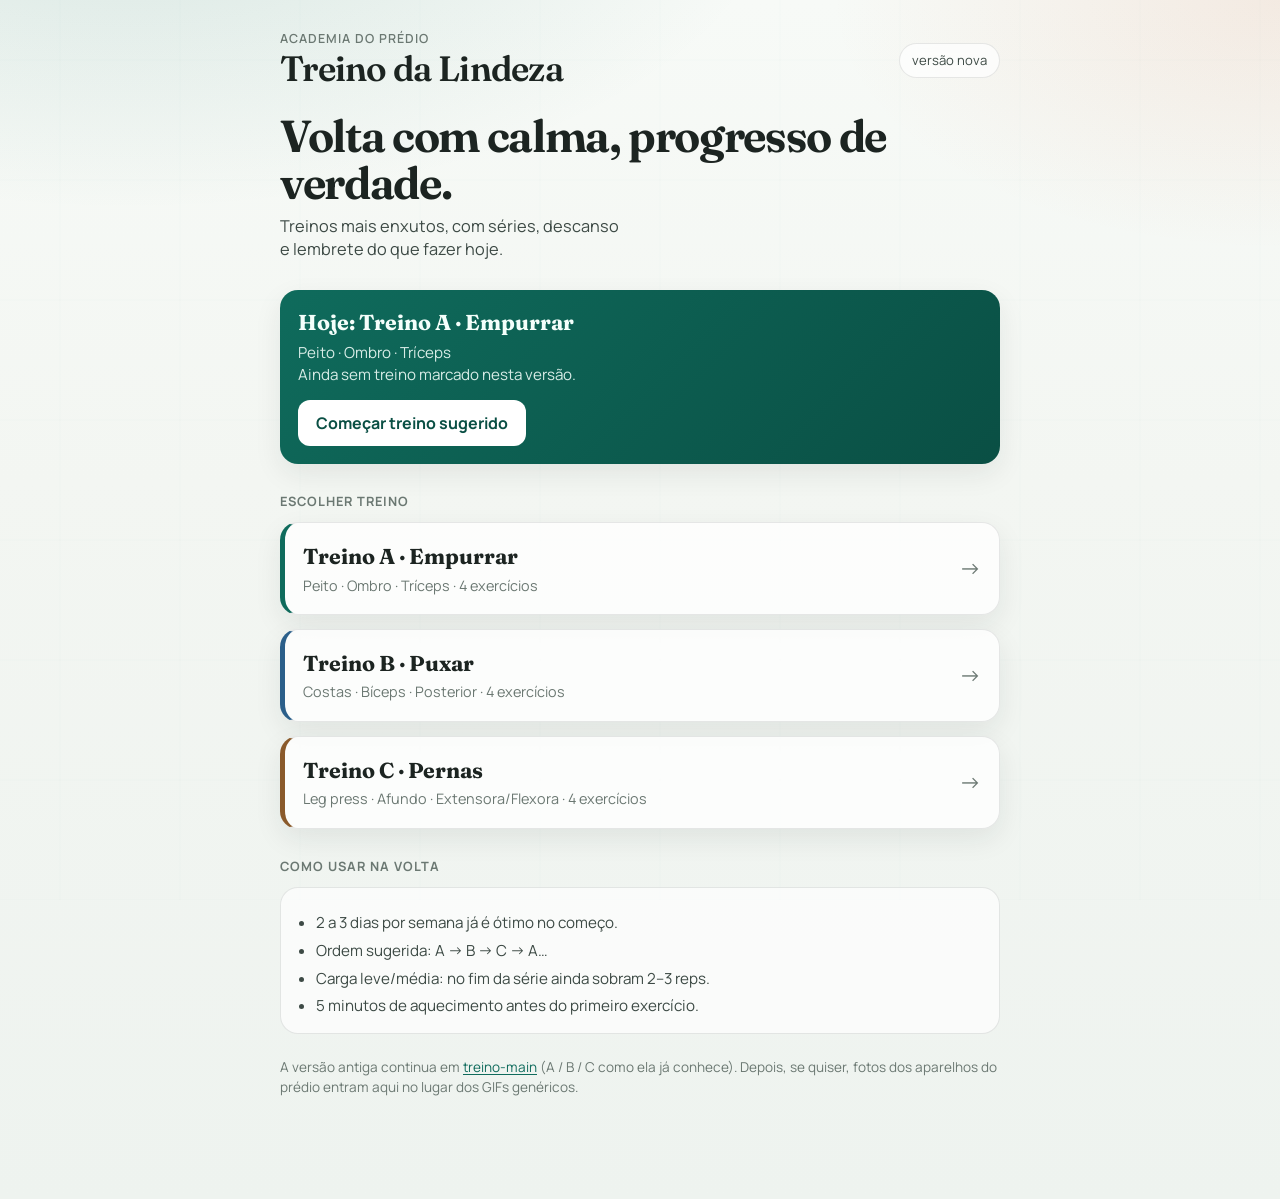
==== index.html @ 2bcc04b1 "Add personal gym workout site for return-to-training. Mobile-first A/B/C workouts with sets, rest ti" ====
<!DOCTYPE html>
<html lang="pt-BR">
<head>
  <meta charset="UTF-8">
  <meta name="viewport" content="width=device-width, initial-scale=1.0, viewport-fit=cover">
  <meta name="theme-color" content="#0f6b5c">
  <meta name="apple-mobile-web-app-capable" content="yes">
  <meta name="apple-mobile-web-app-status-bar-style" content="default">
  <title>Treino da Lindeza</title>
  <link rel="preconnect" href="https://fonts.googleapis.com">
  <link rel="preconnect" href="https://fonts.gstatic.com" crossorigin>
  <link href="https://fonts.googleapis.com/css2?family=Fraunces:opsz,wght@9..144,500;9..144,650&family=Manrope:wght@500;600;700&display=swap" rel="stylesheet">
  <link rel="stylesheet" href="assets/css/styles.css">
</head>
<body data-page="home">
  <main class="wrap">
    <header class="topbar">
      <div class="brand">
        <span>Academia do prédio</span>
        Treino da Lindeza
      </div>
      <div class="chip">versão nova</div>
    </header>

    <section class="hero">
      <h1>Volta com calma, progresso de verdade.</h1>
      <p>Treinos mais enxutos, com séries, descanso e lembrete do que fazer hoje.</p>
    </section>

    <section class="suggest" id="suggest-box" aria-live="polite">
      <strong>Carregando sugestão…</strong>
    </section>

    <p class="section-title">Escolher treino</p>
    <div class="grid">
      <a class="day-card push" href="treino.html?dia=a">
        <div>
          <h2>Treino A · Empurrar</h2>
          <p class="meta">Peito · Ombro · Tríceps · <span data-last="a">4 exercícios</span></p>
        </div>
        <span class="arrow" aria-hidden="true">→</span>
      </a>
      <a class="day-card pull" href="treino.html?dia=b">
        <div>
          <h2>Treino B · Puxar</h2>
          <p class="meta">Costas · Bíceps · Posterior · <span data-last="b">4 exercícios</span></p>
        </div>
        <span class="arrow" aria-hidden="true">→</span>
      </a>
      <a class="day-card legs" href="treino.html?dia=c">
        <div>
          <h2>Treino C · Pernas</h2>
          <p class="meta">Leg press · Afundo · Extensora/Flexora · <span data-last="c">4 exercícios</span></p>
        </div>
        <span class="arrow" aria-hidden="true">→</span>
      </a>
    </div>

    <p class="section-title">Como usar na volta</p>
    <div class="notes">
      <ul>
        <li>2 a 3 dias por semana já é ótimo no começo.</li>
        <li>Ordem sugerida: A → B → C → A…</li>
        <li>Carga leve/média: no fim da série ainda sobram 2–3 reps.</li>
        <li>5 minutos de aquecimento antes do primeiro exercício.</li>
      </ul>
    </div>

    <p class="footer-note">
      A versão antiga continua em
      <a href="../treino-main/treino_a.html">treino-main</a>
      (A / B / C como ela já conhece).
      Depois, se quiser, fotos dos aparelhos do prédio entram aqui no lugar dos GIFs genéricos.
    </p>
  </main>

  <script src="assets/js/workouts.js"></script>
  <script src="assets/js/app.js"></script>
</body>
</html>
---- assets/css/styles.css ----
:root {
  --ink: #1c2421;
  --ink-soft: #3d4a45;
  --muted: #6b7872;
  --paper: #f3f6f2;
  --paper-2: #e7eee8;
  --line: rgba(28, 36, 33, 0.1);
  --brand: #0f6b5c;
  --brand-deep: #0a4f44;
  --accent: #d9784a;
  --ok: #2f7d57;
  --push: #0f6b5c;
  --pull: #2b5f8a;
  --legs: #8a5a2b;
  --shadow: 0 10px 28px rgba(28, 36, 33, 0.08);
  --radius: 18px;
  --font-display: "Fraunces", Georgia, serif;
  --font-body: "Manrope", system-ui, sans-serif;
}

*,
*::before,
*::after {
  box-sizing: border-box;
}

html {
  scroll-behavior: smooth;
}

body {
  margin: 0;
  min-height: 100vh;
  font-family: var(--font-body);
  color: var(--ink);
  background:
    radial-gradient(1200px 600px at 10% -10%, rgba(15, 107, 92, 0.14), transparent 55%),
    radial-gradient(900px 500px at 100% 0%, rgba(217, 120, 74, 0.12), transparent 50%),
    linear-gradient(180deg, #f7faf7 0%, var(--paper) 40%, #eef3ef 100%);
  line-height: 1.45;
}

body::before {
  content: "";
  position: fixed;
  inset: 0;
  pointer-events: none;
  opacity: 0.35;
  background-image: url("data:image/svg+xml,%3Csvg xmlns='http://www.w3.org/2000/svg' width='120' height='120' viewBox='0 0 120 120'%3E%3Cpath d='M0 60h120M60 0v120' stroke='%230f6b5c' stroke-opacity='0.05' stroke-width='1'/%3E%3C/svg%3E");
  z-index: -1;
}

img {
  max-width: 100%;
  display: block;
}

a {
  color: inherit;
  text-decoration: none;
}

button,
input {
  font: inherit;
}

.wrap {
  width: min(720px, calc(100% - 1.5rem));
  margin: 0 auto;
  padding: 1.25rem 0 5.5rem;
}

.topbar {
  display: flex;
  align-items: center;
  justify-content: space-between;
  gap: 1rem;
  margin-bottom: 1.5rem;
}

.brand {
  font-family: var(--font-display);
  font-weight: 600;
  font-size: clamp(1.7rem, 5vw, 2.2rem);
  letter-spacing: -0.02em;
  line-height: 1.1;
}

.brand span {
  display: block;
  font-family: var(--font-body);
  font-size: 0.78rem;
  font-weight: 600;
  letter-spacing: 0.08em;
  text-transform: uppercase;
  color: var(--muted);
  margin-bottom: 0.25rem;
}

.chip {
  display: inline-flex;
  align-items: center;
  gap: 0.4rem;
  padding: 0.45rem 0.75rem;
  border: 1px solid var(--line);
  background: rgba(255, 255, 255, 0.7);
  backdrop-filter: blur(8px);
  border-radius: 999px;
  font-size: 0.82rem;
  color: var(--ink-soft);
  white-space: nowrap;
}

.hero {
  margin-bottom: 1.75rem;
  animation: rise 0.55s ease both;
}

.hero h1 {
  margin: 0 0 0.5rem;
  font-family: var(--font-display);
  font-size: clamp(2rem, 7vw, 2.8rem);
  font-weight: 650;
  letter-spacing: -0.03em;
  line-height: 1.05;
}

.hero p {
  margin: 0;
  color: var(--ink-soft);
  font-size: 1.02rem;
  max-width: 34ch;
}

.suggest {
  margin-top: 1.25rem;
  padding: 1.1rem 1.15rem;
  border-radius: var(--radius);
  background: linear-gradient(135deg, var(--brand) 0%, var(--brand-deep) 100%);
  color: #f4fffb;
  box-shadow: var(--shadow);
  animation: rise 0.65s ease both;
}

.suggest strong {
  display: block;
  font-family: var(--font-display);
  font-size: 1.35rem;
  margin-bottom: 0.2rem;
}

.suggest p {
  margin: 0 0 0.9rem;
  color: rgba(244, 255, 251, 0.88);
  font-size: 0.95rem;
}

.btn {
  display: inline-flex;
  align-items: center;
  justify-content: center;
  gap: 0.45rem;
  min-height: 46px;
  padding: 0.7rem 1.1rem;
  border: 0;
  border-radius: 12px;
  background: #fff;
  color: var(--brand-deep);
  font-weight: 700;
  cursor: pointer;
  transition: transform 0.15s ease, opacity 0.15s ease;
}

.btn:active {
  transform: scale(0.98);
}

.btn-ghost {
  background: transparent;
  color: inherit;
  border: 1px solid currentColor;
}

.btn-dark {
  background: var(--ink);
  color: #fff;
}

.btn-accent {
  background: var(--accent);
  color: #fff;
}

.grid {
  display: grid;
  gap: 0.9rem;
}

.day-card {
  display: grid;
  grid-template-columns: 1fr auto;
  gap: 0.75rem;
  align-items: center;
  padding: 1.1rem 1.15rem;
  border-radius: var(--radius);
  background: rgba(255, 255, 255, 0.78);
  border: 1px solid var(--line);
  box-shadow: var(--shadow);
  transition: transform 0.18s ease, border-color 0.18s ease;
  animation: rise 0.55s ease both;
}

.day-card:nth-child(2) { animation-delay: 0.05s; }
.day-card:nth-child(3) { animation-delay: 0.1s; }
.day-card:nth-child(4) { animation-delay: 0.15s; }

.day-card:active {
  transform: scale(0.99);
}

.day-card.push { border-left: 5px solid var(--push); }
.day-card.pull { border-left: 5px solid var(--pull); }
.day-card.legs { border-left: 5px solid var(--legs); }

.day-card h2 {
  margin: 0;
  font-family: var(--font-display);
  font-size: 1.35rem;
}

.day-card .meta {
  margin: 0.2rem 0 0;
  color: var(--muted);
  font-size: 0.9rem;
}

.day-card .arrow {
  font-size: 1.4rem;
  color: var(--muted);
}

.section-title {
  margin: 1.75rem 0 0.75rem;
  font-size: 0.8rem;
  letter-spacing: 0.08em;
  text-transform: uppercase;
  color: var(--muted);
  font-weight: 700;
}

.notes {
  padding: 1rem 1.1rem;
  border-radius: var(--radius);
  background: rgba(255, 255, 255, 0.65);
  border: 1px solid var(--line);
  color: var(--ink-soft);
  font-size: 0.95rem;
}

.notes ul {
  margin: 0.5rem 0 0;
  padding-left: 1.1rem;
}

.notes li + li {
  margin-top: 0.35rem;
}

.footer-note {
  margin-top: 1.5rem;
  font-size: 0.85rem;
  color: var(--muted);
}

.footer-note a {
  color: var(--brand);
  text-decoration: underline;
  text-underline-offset: 2px;
}

/* Workout page */
.workout-head {
  margin-bottom: 1.25rem;
  animation: rise 0.45s ease both;
}

.back-link {
  display: inline-flex;
  align-items: center;
  gap: 0.35rem;
  margin-bottom: 0.85rem;
  color: var(--muted);
  font-weight: 600;
  font-size: 0.92rem;
}

.workout-head h1 {
  margin: 0;
  font-family: var(--font-display);
  font-size: clamp(1.9rem, 6vw, 2.5rem);
  letter-spacing: -0.03em;
}

.workout-head .focus {
  margin: 0.35rem 0 0;
  color: var(--ink-soft);
}

.progress-bar {
  margin-top: 1rem;
  height: 8px;
  border-radius: 999px;
  background: rgba(28, 36, 33, 0.08);
  overflow: hidden;
}

.progress-bar > span {
  display: block;
  height: 100%;
  width: 0%;
  border-radius: inherit;
  background: linear-gradient(90deg, var(--brand), #2ea88f);
  transition: width 0.3s ease;
}

.progress-label {
  margin-top: 0.45rem;
  font-size: 0.88rem;
  color: var(--muted);
}

.tip-banner {
  margin: 0 0 1.1rem;
  padding: 0.9rem 1rem;
  border-radius: 14px;
  background: rgba(15, 107, 92, 0.08);
  border: 1px solid rgba(15, 107, 92, 0.15);
  color: var(--ink-soft);
  font-size: 0.92rem;
}

.exercise {
  margin-bottom: 1rem;
  padding: 1rem;
  border-radius: var(--radius);
  background: rgba(255, 255, 255, 0.82);
  border: 1px solid var(--line);
  box-shadow: var(--shadow);
  animation: rise 0.5s ease both;
  transition: border-color 0.2s ease, background 0.2s ease;
}

.exercise.done {
  border-color: rgba(47, 125, 87, 0.35);
  background: rgba(47, 125, 87, 0.06);
}

.exercise-top {
  display: flex;
  align-items: flex-start;
  justify-content: space-between;
  gap: 0.75rem;
}

.exercise h2 {
  margin: 0;
  font-size: 1.15rem;
  font-family: var(--font-display);
  letter-spacing: -0.02em;
}

.exercise .stats {
  margin: 0.3rem 0 0;
  color: var(--muted);
  font-size: 0.9rem;
  font-weight: 600;
}

.check {
  width: 28px;
  height: 28px;
  border-radius: 8px;
  border: 2px solid rgba(28, 36, 33, 0.22);
  background: #fff;
  display: grid;
  place-items: center;
  cursor: pointer;
  flex-shrink: 0;
  transition: background 0.15s ease, border-color 0.15s ease, transform 0.15s ease;
}

.check[aria-checked="true"] {
  background: var(--ok);
  border-color: var(--ok);
  color: #fff;
  transform: scale(1.05);
}

.exercise-media {
  margin-top: 0.85rem;
  border-radius: 14px;
  overflow: hidden;
  background: #dfe8e2;
  aspect-ratio: 16 / 11;
}

.exercise-media img {
  width: 100%;
  height: 100%;
  object-fit: cover;
}

.exercise .tip {
  margin: 0.75rem 0 0;
  font-size: 0.9rem;
  color: var(--ink-soft);
}

.sets {
  display: flex;
  flex-wrap: wrap;
  gap: 0.45rem;
  margin-top: 0.85rem;
}

.set-btn {
  min-width: 52px;
  min-height: 40px;
  padding: 0.4rem 0.65rem;
  border-radius: 10px;
  border: 1px solid var(--line);
  background: #fff;
  color: var(--ink-soft);
  font-weight: 700;
  font-size: 0.85rem;
  cursor: pointer;
  transition: background 0.15s ease, color 0.15s ease, border-color 0.15s ease;
}

.set-btn.done {
  background: var(--ok);
  border-color: var(--ok);
  color: #fff;
}

.load-row {
  display: flex;
  align-items: center;
  gap: 0.5rem;
  margin-top: 0.85rem;
}

.load-row label {
  font-size: 0.85rem;
  color: var(--muted);
  font-weight: 600;
}

.load-row input {
  width: 5.5rem;
  min-height: 40px;
  border-radius: 10px;
  border: 1px solid var(--line);
  padding: 0.4rem 0.65rem;
  background: #fff;
}

.rest-row {
  display: flex;
  gap: 0.5rem;
  margin-top: 0.85rem;
}

.extras-toggle {
  width: 100%;
  margin: 1.25rem 0 0.75rem;
  min-height: 44px;
  border-radius: 12px;
  border: 1px dashed rgba(28, 36, 33, 0.2);
  background: transparent;
  color: var(--muted);
  font-weight: 700;
  cursor: pointer;
}

.extras[hidden] {
  display: none;
}

.sticky-bar {
  position: fixed;
  left: 0;
  right: 0;
  bottom: 0;
  padding: 0.75rem 0.75rem calc(0.75rem + env(safe-area-inset-bottom));
  background: rgba(243, 246, 242, 0.92);
  backdrop-filter: blur(10px);
  border-top: 1px solid var(--line);
  display: flex;
  justify-content: center;
  gap: 0.6rem;
  z-index: 20;
}

.sticky-bar .btn {
  width: min(340px, 100%);
}

.timer-overlay {
  position: fixed;
  inset: 0;
  background: rgba(18, 28, 25, 0.55);
  display: grid;
  place-items: center;
  padding: 1rem;
  z-index: 40;
  animation: fade 0.2s ease both;
}

.timer-overlay[hidden] {
  display: none;
}

.timer-card {
  width: min(360px, 100%);
  padding: 1.5rem 1.25rem;
  border-radius: 22px;
  background: #fff;
  text-align: center;
  box-shadow: var(--shadow);
  animation: rise 0.25s ease both;
}

.timer-card h3 {
  margin: 0;
  font-family: var(--font-display);
  font-size: 1.2rem;
}

.timer-digits {
  margin: 0.6rem 0 1rem;
  font-family: var(--font-display);
  font-size: 4rem;
  font-weight: 650;
  letter-spacing: -0.04em;
  color: var(--brand-deep);
  font-variant-numeric: tabular-nums;
}

.timer-actions {
  display: flex;
  gap: 0.5rem;
  justify-content: center;
}

.done-banner {
  margin: 1rem 0;
  padding: 1rem 1.1rem;
  border-radius: var(--radius);
  background: linear-gradient(135deg, #2f7d57, #1f5e41);
  color: #f3fff8;
  animation: rise 0.35s ease both;
}

.done-banner h3 {
  margin: 0 0 0.25rem;
  font-family: var(--font-display);
  font-size: 1.3rem;
}

.done-banner p {
  margin: 0;
  color: rgba(243, 255, 248, 0.9);
}

@keyframes rise {
  from {
    opacity: 0;
    transform: translateY(10px);
  }
  to {
    opacity: 1;
    transform: translateY(0);
  }
}

@keyframes fade {
  from { opacity: 0; }
  to { opacity: 1; }
}

@media (min-width: 700px) {
  .wrap {
    padding-top: 2rem;
  }
}
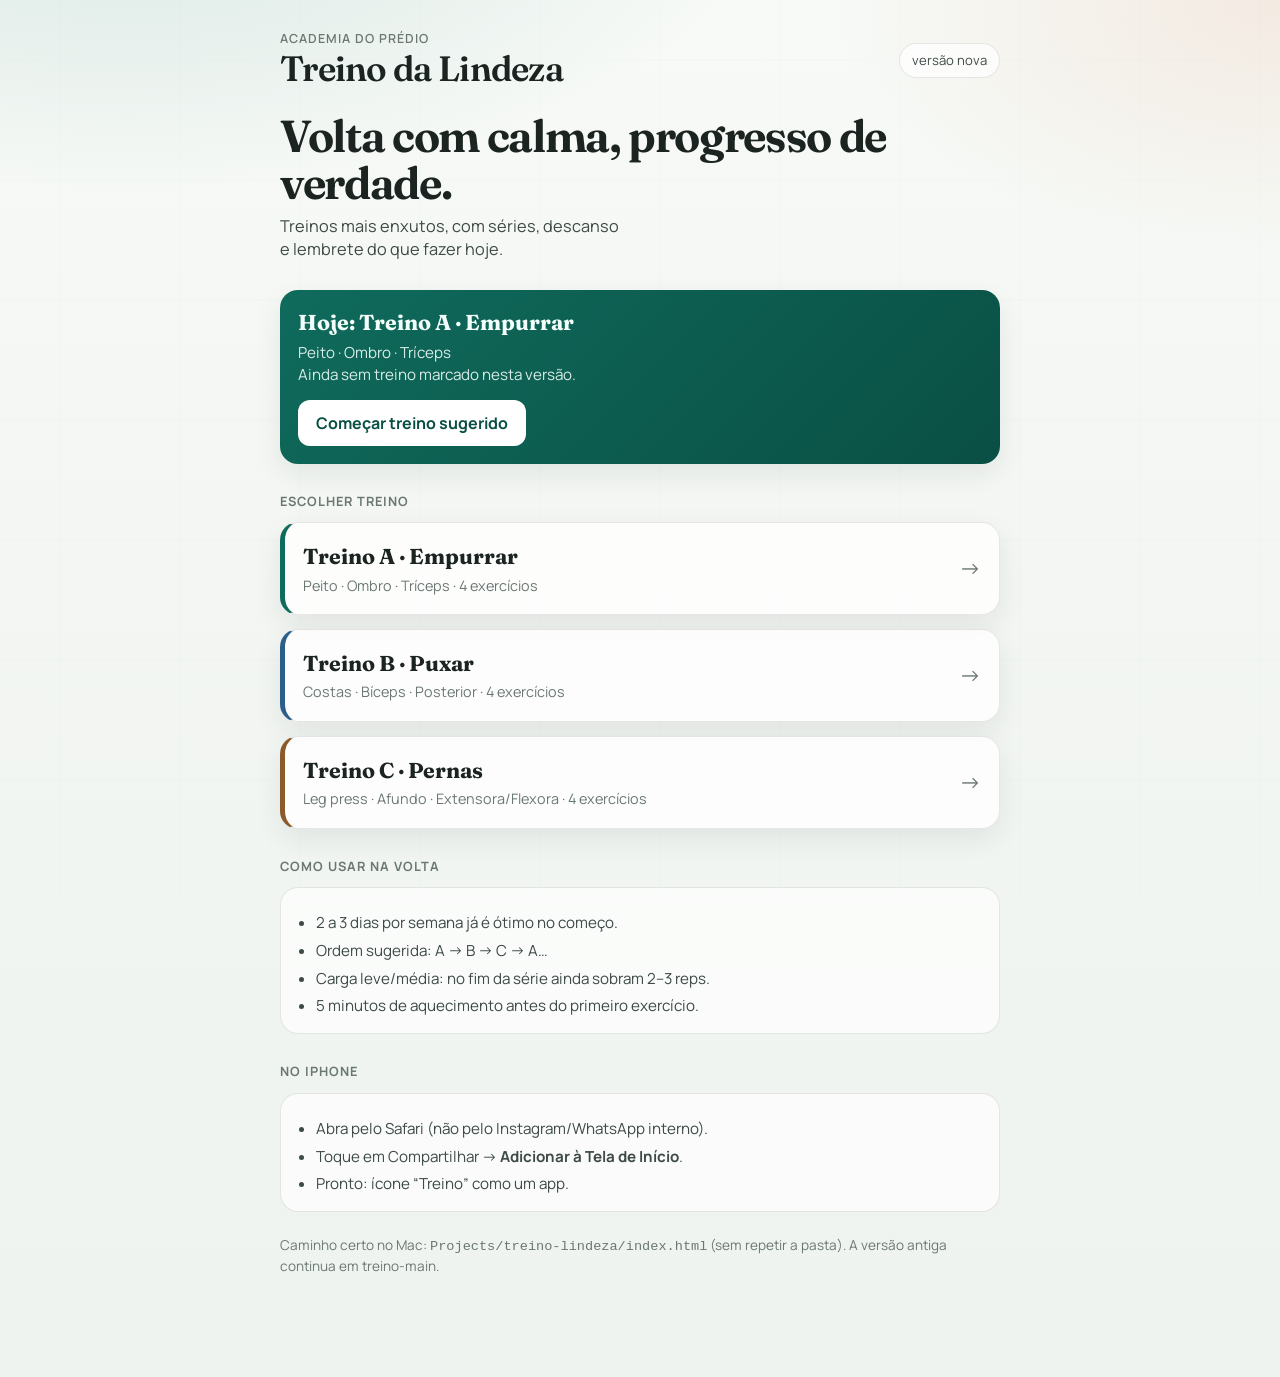
==== commit 8f30ad58: "Add iPhone home-screen support and offline caching. Make the workout site easier to open on mobile a" ====
--- a/index.html
+++ b/index.html
@@ -5,8 +5,12 @@
   <meta name="viewport" content="width=device-width, initial-scale=1.0, viewport-fit=cover">
   <meta name="theme-color" content="#0f6b5c">
   <meta name="apple-mobile-web-app-capable" content="yes">
+  <meta name="apple-mobile-web-app-title" content="Treino">
   <meta name="apple-mobile-web-app-status-bar-style" content="default">
   <title>Treino da Lindeza</title>
+  <link rel="manifest" href="manifest.webmanifest">
+  <link rel="apple-touch-icon" href="assets/icons/apple-touch-icon.png">
+  <link rel="icon" type="image/png" sizes="192x192" href="assets/icons/icon-192.png">
   <link rel="preconnect" href="https://fonts.googleapis.com">
   <link rel="preconnect" href="https://fonts.gstatic.com" crossorigin>
   <link href="https://fonts.googleapis.com/css2?family=Fraunces:opsz,wght@9..144,500;9..144,650&family=Manrope:wght@500;600;700&display=swap" rel="stylesheet">
@@ -66,15 +70,27 @@
       </ul>
     </div>
 
+    <p class="section-title">No iPhone</p>
+    <div class="notes">
+      <ul>
+        <li>Abra pelo Safari (não pelo Instagram/WhatsApp interno).</li>
+        <li>Toque em Compartilhar → <strong>Adicionar à Tela de Início</strong>.</li>
+        <li>Pronto: ícone “Treino” como um app.</li>
+      </ul>
+    </div>
+
     <p class="footer-note">
-      A versão antiga continua em
-      <a href="../treino-main/treino_a.html">treino-main</a>
-      (A / B / C como ela já conhece).
-      Depois, se quiser, fotos dos aparelhos do prédio entram aqui no lugar dos GIFs genéricos.
+      Caminho certo no Mac: <code>Projects/treino-lindeza/index.html</code>
+      (sem repetir a pasta). A versão antiga continua em treino-main.
     </p>
   </main>
 
   <script src="assets/js/workouts.js"></script>
   <script src="assets/js/app.js"></script>
+  <script>
+    if ("serviceWorker" in navigator) {
+      navigator.serviceWorker.register("./sw.js").catch(function () {});
+    }
+  </script>
 </body>
 </html>
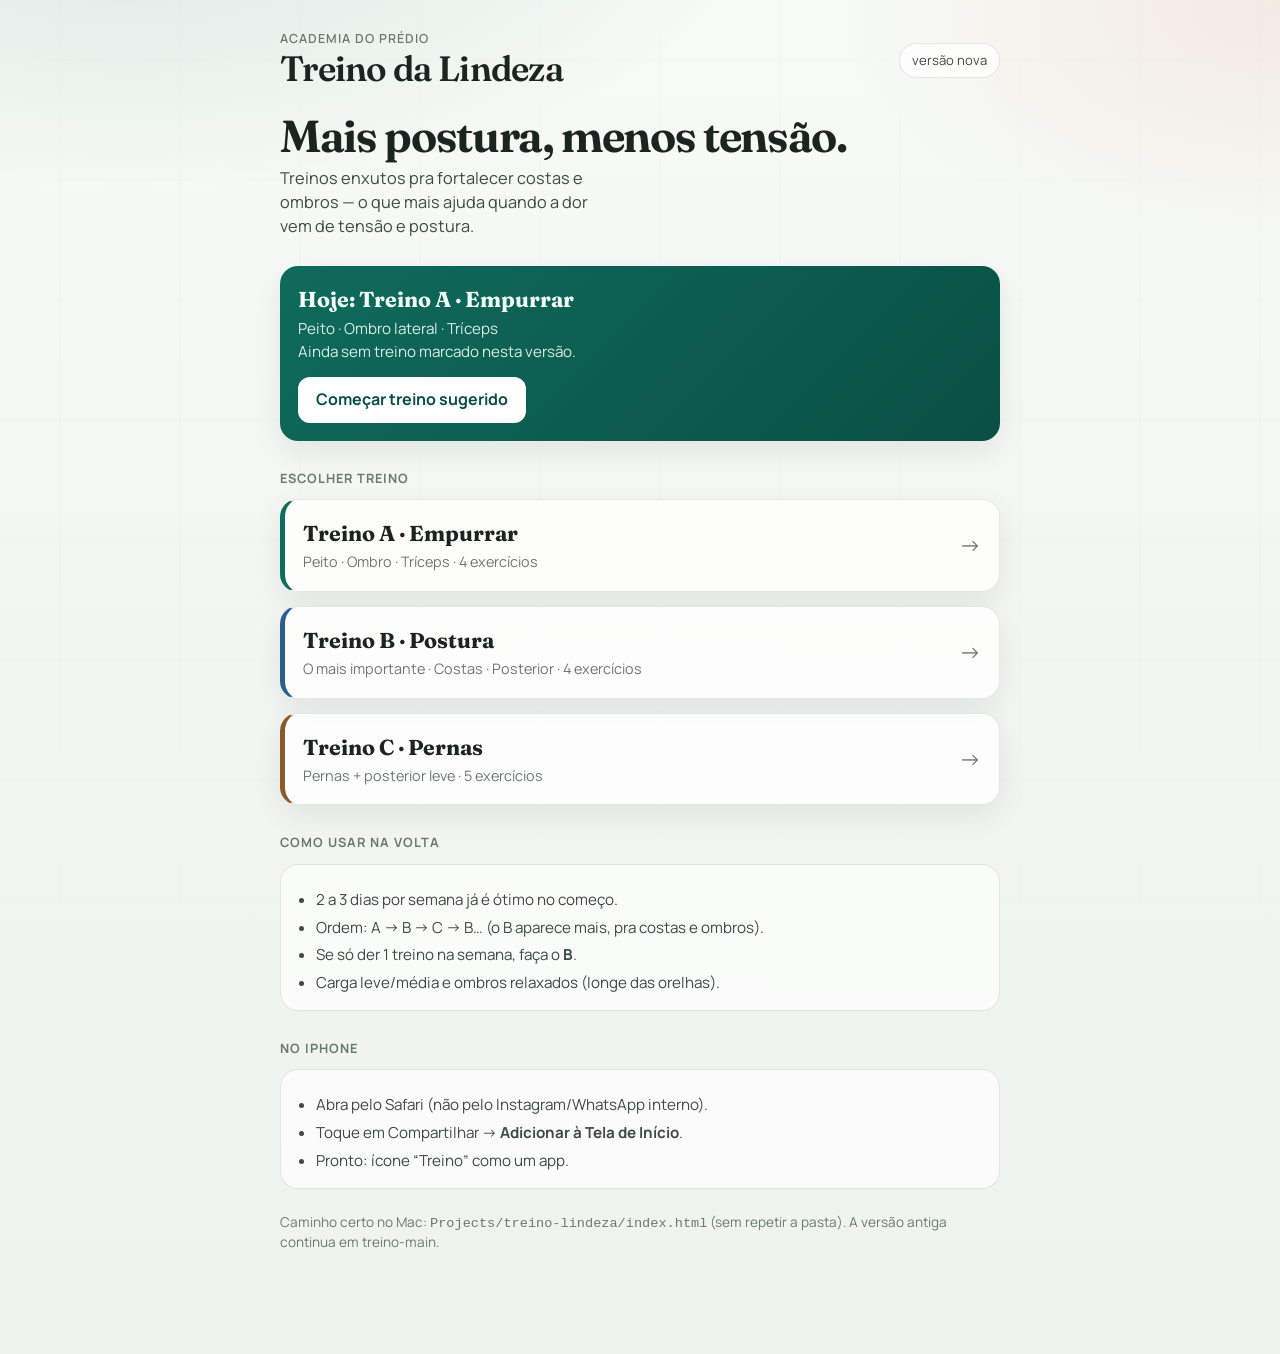
==== commit 51442978: "Prioritize posture and rear-shoulder work for tension relief. Increase Treino B frequency and cue sc" ====
--- a/index.html
+++ b/index.html
@@ -27,8 +27,8 @@
     </header>
 
     <section class="hero">
-      <h1>Volta com calma, progresso de verdade.</h1>
-      <p>Treinos mais enxutos, com séries, descanso e lembrete do que fazer hoje.</p>
+      <h1>Mais postura, menos tensão.</h1>
+      <p>Treinos enxutos pra fortalecer costas e ombros — o que mais ajuda quando a dor vem de tensão e postura.</p>
     </section>
 
     <section class="suggest" id="suggest-box" aria-live="polite">
@@ -46,15 +46,15 @@
       </a>
       <a class="day-card pull" href="treino.html?dia=b">
         <div>
-          <h2>Treino B · Puxar</h2>
-          <p class="meta">Costas · Bíceps · Posterior · <span data-last="b">4 exercícios</span></p>
+          <h2>Treino B · Postura</h2>
+          <p class="meta">O mais importante · Costas · Posterior · <span data-last="b">4 exercícios</span></p>
         </div>
         <span class="arrow" aria-hidden="true">→</span>
       </a>
       <a class="day-card legs" href="treino.html?dia=c">
         <div>
           <h2>Treino C · Pernas</h2>
-          <p class="meta">Leg press · Afundo · Extensora/Flexora · <span data-last="c">4 exercícios</span></p>
+          <p class="meta">Pernas + posterior leve · <span data-last="c">5 exercícios</span></p>
         </div>
         <span class="arrow" aria-hidden="true">→</span>
       </a>
@@ -64,9 +64,9 @@
     <div class="notes">
       <ul>
         <li>2 a 3 dias por semana já é ótimo no começo.</li>
-        <li>Ordem sugerida: A → B → C → A…</li>
-        <li>Carga leve/média: no fim da série ainda sobram 2–3 reps.</li>
-        <li>5 minutos de aquecimento antes do primeiro exercício.</li>
+        <li>Ordem: A → B → C → B… (o B aparece mais, pra costas e ombros).</li>
+        <li>Se só der 1 treino na semana, faça o <strong>B</strong>.</li>
+        <li>Carga leve/média e ombros relaxados (longe das orelhas).</li>
       </ul>
     </div>
 
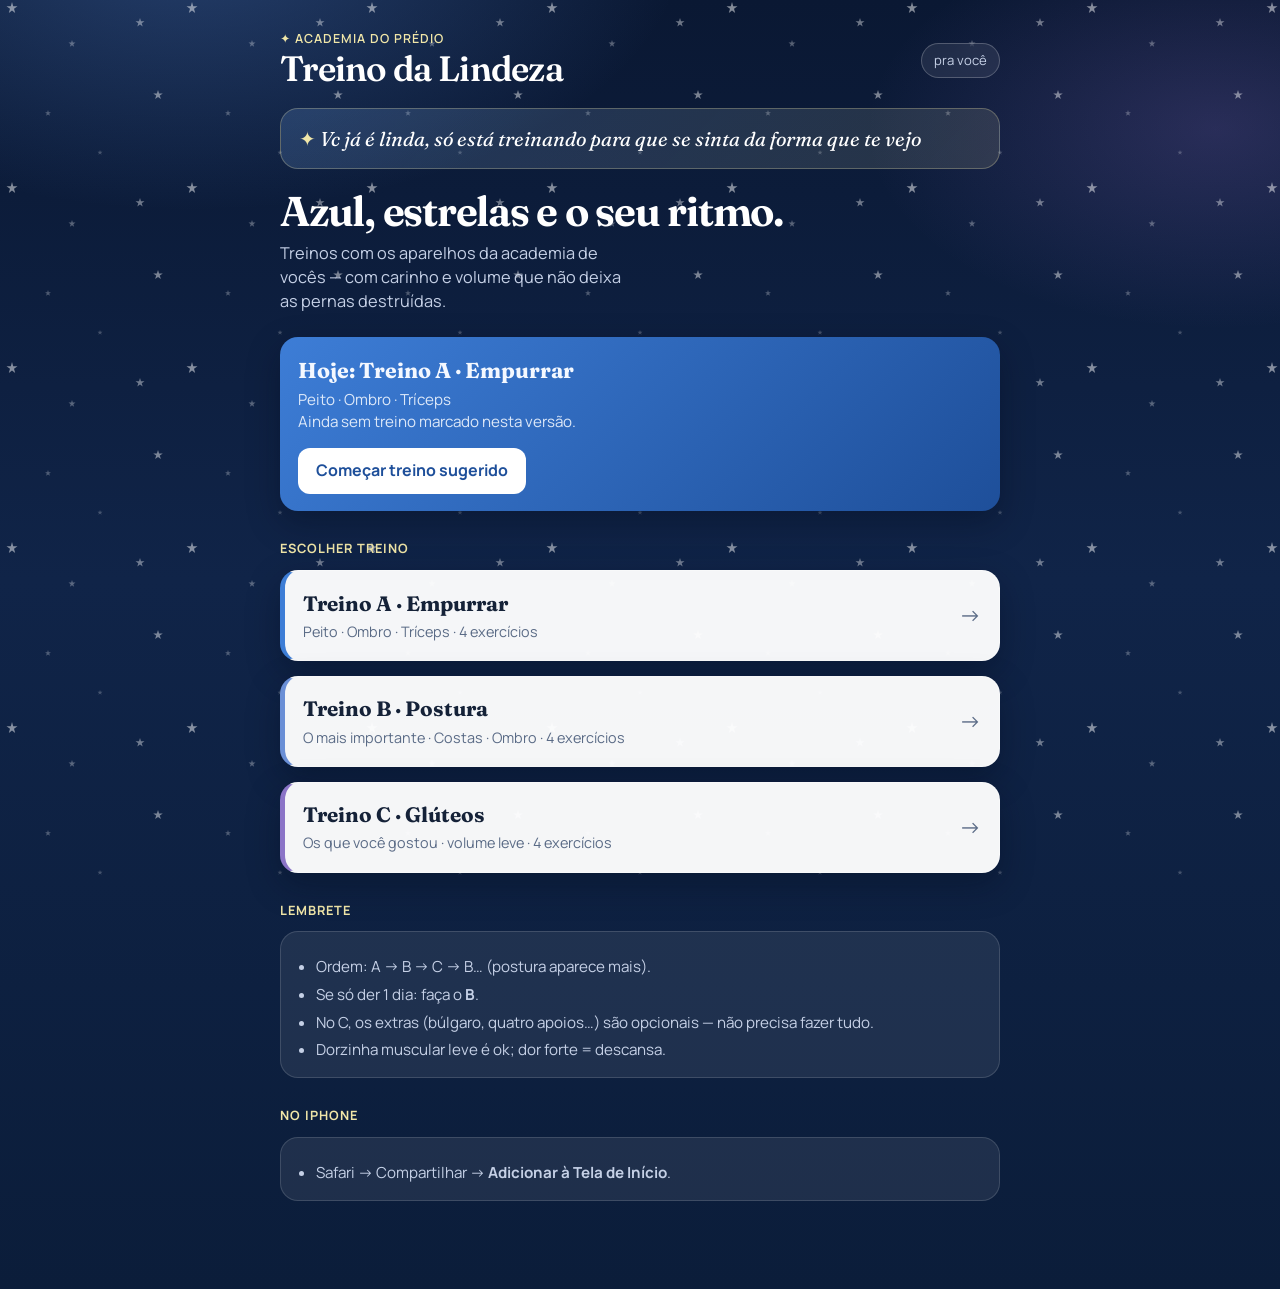
==== commit 9a546cc4: "Refresh site with blue star theme, love notes, and gym photos. Lower glute-day volume around her fav" ====
--- a/index.html
+++ b/index.html
@@ -3,32 +3,34 @@
 <head>
   <meta charset="UTF-8">
   <meta name="viewport" content="width=device-width, initial-scale=1.0, viewport-fit=cover">
-  <meta name="theme-color" content="#0f6b5c">
+  <meta name="theme-color" content="#0b1d3a">
   <meta name="apple-mobile-web-app-capable" content="yes">
   <meta name="apple-mobile-web-app-title" content="Treino">
-  <meta name="apple-mobile-web-app-status-bar-style" content="default">
+  <meta name="apple-mobile-web-app-status-bar-style" content="black-translucent">
   <title>Treino da Lindeza</title>
   <link rel="manifest" href="manifest.webmanifest">
   <link rel="apple-touch-icon" href="assets/icons/apple-touch-icon.png">
   <link rel="icon" type="image/png" sizes="192x192" href="assets/icons/icon-192.png">
   <link rel="preconnect" href="https://fonts.googleapis.com">
   <link rel="preconnect" href="https://fonts.gstatic.com" crossorigin>
-  <link href="https://fonts.googleapis.com/css2?family=Fraunces:opsz,wght@9..144,500;9..144,650&family=Manrope:wght@500;600;700&display=swap" rel="stylesheet">
+  <link href="https://fonts.googleapis.com/css2?family=Fraunces:ital,opsz,wght@0,9..144,500;0,9..144,650;1,9..144,500&family=Manrope:wght@500;600;700&display=swap" rel="stylesheet">
   <link rel="stylesheet" href="assets/css/styles.css">
 </head>
 <body data-page="home">
   <main class="wrap">
     <header class="topbar">
       <div class="brand">
-        <span>Academia do prédio</span>
+        <span>✦ Academia do prédio</span>
         Treino da Lindeza
       </div>
-      <div class="chip">versão nova</div>
+      <div class="chip">pra você</div>
     </header>
 
+    <p class="love-note" id="love-note">…</p>
+
     <section class="hero">
-      <h1>Mais postura, menos tensão.</h1>
-      <p>Treinos enxutos pra fortalecer costas e ombros — o que mais ajuda quando a dor vem de tensão e postura.</p>
+      <h1>Azul, estrelas e o seu ritmo.</h1>
+      <p>Treinos com os aparelhos da academia de vocês — com carinho e volume que não deixa as pernas destruídas.</p>
     </section>
 
     <section class="suggest" id="suggest-box" aria-live="polite">
@@ -47,42 +49,35 @@
       <a class="day-card pull" href="treino.html?dia=b">
         <div>
           <h2>Treino B · Postura</h2>
-          <p class="meta">O mais importante · Costas · Posterior · <span data-last="b">4 exercícios</span></p>
+          <p class="meta">O mais importante · Costas · Ombro · <span data-last="b">4 exercícios</span></p>
         </div>
         <span class="arrow" aria-hidden="true">→</span>
       </a>
       <a class="day-card legs" href="treino.html?dia=c">
         <div>
-          <h2>Treino C · Pernas</h2>
-          <p class="meta">Pernas + posterior leve · <span data-last="c">5 exercícios</span></p>
+          <h2>Treino C · Glúteos</h2>
+          <p class="meta">Os que você gostou · volume leve · <span data-last="c">4 exercícios</span></p>
         </div>
         <span class="arrow" aria-hidden="true">→</span>
       </a>
     </div>
 
-    <p class="section-title">Como usar na volta</p>
+    <p class="section-title">Lembrete</p>
     <div class="notes">
       <ul>
-        <li>2 a 3 dias por semana já é ótimo no começo.</li>
-        <li>Ordem: A → B → C → B… (o B aparece mais, pra costas e ombros).</li>
-        <li>Se só der 1 treino na semana, faça o <strong>B</strong>.</li>
-        <li>Carga leve/média e ombros relaxados (longe das orelhas).</li>
+        <li>Ordem: A → B → C → B… (postura aparece mais).</li>
+        <li>Se só der 1 dia: faça o <strong>B</strong>.</li>
+        <li>No C, os extras (búlgaro, quatro apoios…) são opcionais — não precisa fazer tudo.</li>
+        <li>Dorzinha muscular leve é ok; dor forte = descansa.</li>
       </ul>
     </div>
 
     <p class="section-title">No iPhone</p>
     <div class="notes">
       <ul>
-        <li>Abra pelo Safari (não pelo Instagram/WhatsApp interno).</li>
-        <li>Toque em Compartilhar → <strong>Adicionar à Tela de Início</strong>.</li>
-        <li>Pronto: ícone “Treino” como um app.</li>
+        <li>Safari → Compartilhar → <strong>Adicionar à Tela de Início</strong>.</li>
       </ul>
     </div>
-
-    <p class="footer-note">
-      Caminho certo no Mac: <code>Projects/treino-lindeza/index.html</code>
-      (sem repetir a pasta). A versão antiga continua em treino-main.
-    </p>
   </main>
 
   <script src="assets/js/workouts.js"></script>
--- a/assets/css/styles.css
+++ b/assets/css/styles.css
@@ -1,18 +1,20 @@
 :root {
-  --ink: #1c2421;
-  --ink-soft: #3d4a45;
-  --muted: #6b7872;
-  --paper: #f3f6f2;
-  --paper-2: #e7eee8;
-  --line: rgba(28, 36, 33, 0.1);
-  --brand: #0f6b5c;
-  --brand-deep: #0a4f44;
-  --accent: #d9784a;
-  --ok: #2f7d57;
-  --push: #0f6b5c;
-  --pull: #2b5f8a;
-  --legs: #8a5a2b;
-  --shadow: 0 10px 28px rgba(28, 36, 33, 0.08);
+  --ink: #e8eef8;
+  --ink-soft: #c5d0e6;
+  --muted: #8fa0c0;
+  --paper: #0b1d3a;
+  --card: rgba(255, 255, 255, 0.96);
+  --card-ink: #152238;
+  --card-muted: #5a6b86;
+  --line: rgba(255, 255, 255, 0.14);
+  --brand: #7eb6ff;
+  --brand-deep: #3d7dd6;
+  --accent: #f0e6a8;
+  --ok: #3d9b6e;
+  --push: #7eb6ff;
+  --pull: #a8c8ff;
+  --legs: #c9b6ff;
+  --shadow: 0 12px 32px rgba(4, 12, 28, 0.35);
   --radius: 18px;
   --font-display: "Fraunces", Georgia, serif;
   --font-body: "Manrope", system-ui, sans-serif;
@@ -34,9 +36,9 @@
   font-family: var(--font-body);
   color: var(--ink);
   background:
-    radial-gradient(1200px 600px at 10% -10%, rgba(15, 107, 92, 0.14), transparent 55%),
-    radial-gradient(900px 500px at 100% 0%, rgba(217, 120, 74, 0.12), transparent 50%),
-    linear-gradient(180deg, #f7faf7 0%, var(--paper) 40%, #eef3ef 100%);
+    radial-gradient(900px 500px at 15% -5%, rgba(90, 140, 220, 0.35), transparent 55%),
+    radial-gradient(700px 400px at 95% 10%, rgba(160, 120, 220, 0.2), transparent 50%),
+    linear-gradient(180deg, #0a1833 0%, #102448 45%, #0b1d3a 100%);
   line-height: 1.45;
 }
 
@@ -45,9 +47,9 @@
   position: fixed;
   inset: 0;
   pointer-events: none;
-  opacity: 0.35;
-  background-image: url("data:image/svg+xml,%3Csvg xmlns='http://www.w3.org/2000/svg' width='120' height='120' viewBox='0 0 120 120'%3E%3Cpath d='M0 60h120M60 0v120' stroke='%230f6b5c' stroke-opacity='0.05' stroke-width='1'/%3E%3C/svg%3E");
   z-index: -1;
+  opacity: 0.9;
+  background-image: url("data:image/svg+xml,%3Csvg xmlns='http://www.w3.org/2000/svg' width='180' height='180' viewBox='0 0 180 180'%3E%3Cpolygon fill='%23ffffff' fill-opacity='0.55' points='12,2 13.2,6.2 17.5,6.2 14,8.8 15.2,13 12,10.4 8.8,13 10,8.8 6.5,6.2 10.8,6.2'/%3E%3Cpolygon fill='%23ffffff' fill-opacity='0.35' points='72,40 72.8,42.6 75.5,42.6 73.3,44.2 74.1,46.8 72,45.2 69.9,46.8 70.7,44.2 68.5,42.6 71.2,42.6'/%3E%3Cpolygon fill='%23ffffff' fill-opacity='0.45' points='140,18 141,21.2 144.5,21.2 141.7,23.2 142.7,26.4 140,24.4 137.3,26.4 138.3,23.2 135.5,21.2 139,21.2'/%3E%3Cpolygon fill='%23ffffff' fill-opacity='0.3' points='48,110 48.7,112.2 51,112.2 49.2,113.6 49.9,115.8 48,114.4 46.1,115.8 46.8,113.6 45,112.2 47.3,112.2'/%3E%3Cpolygon fill='%23ffffff' fill-opacity='0.5' points='158,90 159.1,93.5 162.8,93.5 159.8,95.6 160.9,99.1 158,97 155.1,99.1 156.2,95.6 153.2,93.5 156.9,93.5'/%3E%3Cpolygon fill='%23ffffff' fill-opacity='0.25' points='100,150 100.6,151.8 102.5,151.8 101,153 101.6,154.8 100,153.6 98.4,154.8 99,153 97.5,151.8 99.4,151.8'/%3E%3C/svg%3E");
 }
 
 img {
@@ -76,7 +78,7 @@
   align-items: center;
   justify-content: space-between;
   gap: 1rem;
-  margin-bottom: 1.5rem;
+  margin-bottom: 1.25rem;
 }
 
 .brand {
@@ -85,6 +87,7 @@
   font-size: clamp(1.7rem, 5vw, 2.2rem);
   letter-spacing: -0.02em;
   line-height: 1.1;
+  color: #fff;
 }
 
 .brand span {
@@ -94,7 +97,7 @@
   font-weight: 600;
   letter-spacing: 0.08em;
   text-transform: uppercase;
-  color: var(--muted);
+  color: var(--accent);
   margin-bottom: 0.25rem;
 }
 
@@ -103,8 +106,8 @@
   align-items: center;
   gap: 0.4rem;
   padding: 0.45rem 0.75rem;
-  border: 1px solid var(--line);
-  background: rgba(255, 255, 255, 0.7);
+  border: 1px solid rgba(255, 255, 255, 0.22);
+  background: rgba(255, 255, 255, 0.08);
   backdrop-filter: blur(8px);
   border-radius: 999px;
   font-size: 0.82rem;
@@ -112,33 +115,54 @@
   white-space: nowrap;
 }
 
+.love-note {
+  margin: 0 0 1.25rem;
+  padding: 1rem 1.15rem;
+  border-radius: var(--radius);
+  background: linear-gradient(135deg, rgba(126, 182, 255, 0.18), rgba(240, 230, 168, 0.12));
+  border: 1px solid rgba(240, 230, 168, 0.28);
+  font-family: var(--font-display);
+  font-size: clamp(1.05rem, 3.5vw, 1.25rem);
+  font-style: italic;
+  color: #fff;
+  line-height: 1.35;
+  animation: rise 0.5s ease both;
+}
+
+.love-note::before {
+  content: "✦ ";
+  color: var(--accent);
+  font-style: normal;
+}
+
 .hero {
-  margin-bottom: 1.75rem;
+  margin-bottom: 1.5rem;
   animation: rise 0.55s ease both;
 }
 
 .hero h1 {
   margin: 0 0 0.5rem;
   font-family: var(--font-display);
-  font-size: clamp(2rem, 7vw, 2.8rem);
+  font-size: clamp(1.85rem, 6.5vw, 2.6rem);
   font-weight: 650;
   letter-spacing: -0.03em;
-  line-height: 1.05;
+  line-height: 1.08;
+  color: #fff;
 }
 
 .hero p {
   margin: 0;
   color: var(--ink-soft);
   font-size: 1.02rem;
-  max-width: 34ch;
+  max-width: 36ch;
 }
 
 .suggest {
-  margin-top: 1.25rem;
+  margin-top: 1.1rem;
   padding: 1.1rem 1.15rem;
   border-radius: var(--radius);
-  background: linear-gradient(135deg, var(--brand) 0%, var(--brand-deep) 100%);
-  color: #f4fffb;
+  background: linear-gradient(135deg, #3d7dd6 0%, #1e4f9a 100%);
+  color: #f4f8ff;
   box-shadow: var(--shadow);
   animation: rise 0.65s ease both;
 }
@@ -152,7 +176,7 @@
 
 .suggest p {
   margin: 0 0 0.9rem;
-  color: rgba(244, 255, 251, 0.88);
+  color: rgba(244, 248, 255, 0.88);
   font-size: 0.95rem;
 }
 
@@ -166,7 +190,7 @@
   border: 0;
   border-radius: 12px;
   background: #fff;
-  color: var(--brand-deep);
+  color: #1e4f9a;
   font-weight: 700;
   cursor: pointer;
   transition: transform 0.15s ease, opacity 0.15s ease;
@@ -183,13 +207,13 @@
 }
 
 .btn-dark {
-  background: var(--ink);
+  background: #152238;
   color: #fff;
 }
 
 .btn-accent {
   background: var(--accent);
-  color: #fff;
+  color: #1a2740;
 }
 
 .grid {
@@ -204,10 +228,11 @@
   align-items: center;
   padding: 1.1rem 1.15rem;
   border-radius: var(--radius);
-  background: rgba(255, 255, 255, 0.78);
-  border: 1px solid var(--line);
+  background: var(--card);
+  color: var(--card-ink);
+  border: 1px solid rgba(255, 255, 255, 0.35);
   box-shadow: var(--shadow);
-  transition: transform 0.18s ease, border-color 0.18s ease;
+  transition: transform 0.18s ease;
   animation: rise 0.55s ease both;
 }
 
@@ -219,25 +244,26 @@
   transform: scale(0.99);
 }
 
-.day-card.push { border-left: 5px solid var(--push); }
-.day-card.pull { border-left: 5px solid var(--pull); }
-.day-card.legs { border-left: 5px solid var(--legs); }
+.day-card.push { border-left: 5px solid #3d7dd6; }
+.day-card.pull { border-left: 5px solid #6a8fd6; }
+.day-card.legs { border-left: 5px solid #8b74c7; }
 
 .day-card h2 {
   margin: 0;
   font-family: var(--font-display);
-  font-size: 1.35rem;
+  font-size: 1.3rem;
+  color: var(--card-ink);
 }
 
 .day-card .meta {
   margin: 0.2rem 0 0;
-  color: var(--muted);
+  color: var(--card-muted);
   font-size: 0.9rem;
 }
 
 .day-card .arrow {
   font-size: 1.4rem;
-  color: var(--muted);
+  color: var(--card-muted);
 }
 
 .section-title {
@@ -245,14 +271,14 @@
   font-size: 0.8rem;
   letter-spacing: 0.08em;
   text-transform: uppercase;
-  color: var(--muted);
+  color: var(--accent);
   font-weight: 700;
 }
 
 .notes {
   padding: 1rem 1.1rem;
   border-radius: var(--radius);
-  background: rgba(255, 255, 255, 0.65);
+  background: rgba(255, 255, 255, 0.08);
   border: 1px solid var(--line);
   color: var(--ink-soft);
   font-size: 0.95rem;
@@ -273,10 +299,8 @@
   color: var(--muted);
 }
 
-.footer-note a {
-  color: var(--brand);
-  text-decoration: underline;
-  text-underline-offset: 2px;
+.footer-note code {
+  color: var(--accent);
 }
 
 /* Workout page */
@@ -300,6 +324,7 @@
   font-family: var(--font-display);
   font-size: clamp(1.9rem, 6vw, 2.5rem);
   letter-spacing: -0.03em;
+  color: #fff;
 }
 
 .workout-head .focus {
@@ -311,7 +336,7 @@
   margin-top: 1rem;
   height: 8px;
   border-radius: 999px;
-  background: rgba(28, 36, 33, 0.08);
+  background: rgba(255, 255, 255, 0.12);
   overflow: hidden;
 }
 
@@ -320,7 +345,7 @@
   height: 100%;
   width: 0%;
   border-radius: inherit;
-  background: linear-gradient(90deg, var(--brand), #2ea88f);
+  background: linear-gradient(90deg, #7eb6ff, #f0e6a8);
   transition: width 0.3s ease;
 }
 
@@ -334,8 +359,8 @@
   margin: 0 0 1.1rem;
   padding: 0.9rem 1rem;
   border-radius: 14px;
-  background: rgba(15, 107, 92, 0.08);
-  border: 1px solid rgba(15, 107, 92, 0.15);
+  background: rgba(126, 182, 255, 0.12);
+  border: 1px solid rgba(126, 182, 255, 0.25);
   color: var(--ink-soft);
   font-size: 0.92rem;
 }
@@ -344,16 +369,17 @@
   margin-bottom: 1rem;
   padding: 1rem;
   border-radius: var(--radius);
-  background: rgba(255, 255, 255, 0.82);
-  border: 1px solid var(--line);
+  background: var(--card);
+  color: var(--card-ink);
+  border: 1px solid rgba(255, 255, 255, 0.3);
   box-shadow: var(--shadow);
   animation: rise 0.5s ease both;
   transition: border-color 0.2s ease, background 0.2s ease;
 }
 
 .exercise.done {
-  border-color: rgba(47, 125, 87, 0.35);
-  background: rgba(47, 125, 87, 0.06);
+  border-color: rgba(61, 155, 110, 0.55);
+  background: #f2faf6;
 }
 
 .exercise-top {
@@ -368,11 +394,12 @@
   font-size: 1.15rem;
   font-family: var(--font-display);
   letter-spacing: -0.02em;
+  color: var(--card-ink);
 }
 
 .exercise .stats {
   margin: 0.3rem 0 0;
-  color: var(--muted);
+  color: var(--card-muted);
   font-size: 0.9rem;
   font-weight: 600;
 }
@@ -381,8 +408,9 @@
   width: 28px;
   height: 28px;
   border-radius: 8px;
-  border: 2px solid rgba(28, 36, 33, 0.22);
+  border: 2px solid rgba(21, 34, 56, 0.22);
   background: #fff;
+  color: transparent;
   display: grid;
   place-items: center;
   cursor: pointer;
@@ -401,8 +429,8 @@
   margin-top: 0.85rem;
   border-radius: 14px;
   overflow: hidden;
-  background: #dfe8e2;
-  aspect-ratio: 16 / 11;
+  background: #d7e0ef;
+  aspect-ratio: 4 / 3;
 }
 
 .exercise-media img {
@@ -414,7 +442,7 @@
 .exercise .tip {
   margin: 0.75rem 0 0;
   font-size: 0.9rem;
-  color: var(--ink-soft);
+  color: var(--card-muted);
 }
 
 .sets {
@@ -429,9 +457,9 @@
   min-height: 40px;
   padding: 0.4rem 0.65rem;
   border-radius: 10px;
-  border: 1px solid var(--line);
+  border: 1px solid rgba(21, 34, 56, 0.14);
   background: #fff;
-  color: var(--ink-soft);
+  color: var(--card-muted);
   font-weight: 700;
   font-size: 0.85rem;
   cursor: pointer;
@@ -453,7 +481,7 @@
 
 .load-row label {
   font-size: 0.85rem;
-  color: var(--muted);
+  color: var(--card-muted);
   font-weight: 600;
 }
 
@@ -461,9 +489,10 @@
   width: 5.5rem;
   min-height: 40px;
   border-radius: 10px;
-  border: 1px solid var(--line);
+  border: 1px solid rgba(21, 34, 56, 0.14);
   padding: 0.4rem 0.65rem;
   background: #fff;
+  color: var(--card-ink);
 }
 
 .rest-row {
@@ -477,7 +506,7 @@
   margin: 1.25rem 0 0.75rem;
   min-height: 44px;
   border-radius: 12px;
-  border: 1px dashed rgba(28, 36, 33, 0.2);
+  border: 1px dashed rgba(255, 255, 255, 0.28);
   background: transparent;
   color: var(--muted);
   font-weight: 700;
@@ -494,7 +523,7 @@
   right: 0;
   bottom: 0;
   padding: 0.75rem 0.75rem calc(0.75rem + env(safe-area-inset-bottom));
-  background: rgba(243, 246, 242, 0.92);
+  background: rgba(11, 29, 58, 0.92);
   backdrop-filter: blur(10px);
   border-top: 1px solid var(--line);
   display: flex;
@@ -510,7 +539,7 @@
 .timer-overlay {
   position: fixed;
   inset: 0;
-  background: rgba(18, 28, 25, 0.55);
+  background: rgba(6, 14, 30, 0.65);
   display: grid;
   place-items: center;
   padding: 1rem;
@@ -527,6 +556,7 @@
   padding: 1.5rem 1.25rem;
   border-radius: 22px;
   background: #fff;
+  color: var(--card-ink);
   text-align: center;
   box-shadow: var(--shadow);
   animation: rise 0.25s ease both;
@@ -544,7 +574,7 @@
   font-size: 4rem;
   font-weight: 650;
   letter-spacing: -0.04em;
-  color: var(--brand-deep);
+  color: #1e4f9a;
   font-variant-numeric: tabular-nums;
 }
 
@@ -556,22 +586,25 @@
 
 .done-banner {
   margin: 1rem 0;
-  padding: 1rem 1.1rem;
+  padding: 1.1rem 1.15rem;
   border-radius: var(--radius);
-  background: linear-gradient(135deg, #2f7d57, #1f5e41);
-  color: #f3fff8;
+  background: linear-gradient(135deg, #3d7dd6, #1e4f9a);
+  color: #f4f8ff;
   animation: rise 0.35s ease both;
 }
 
 .done-banner h3 {
-  margin: 0 0 0.25rem;
+  margin: 0 0 0.35rem;
   font-family: var(--font-display);
   font-size: 1.3rem;
 }
 
 .done-banner p {
   margin: 0;
-  color: rgba(243, 255, 248, 0.9);
+  font-family: var(--font-display);
+  font-style: italic;
+  color: rgba(244, 248, 255, 0.95);
+  line-height: 1.35;
 }
 
 @keyframes rise {
